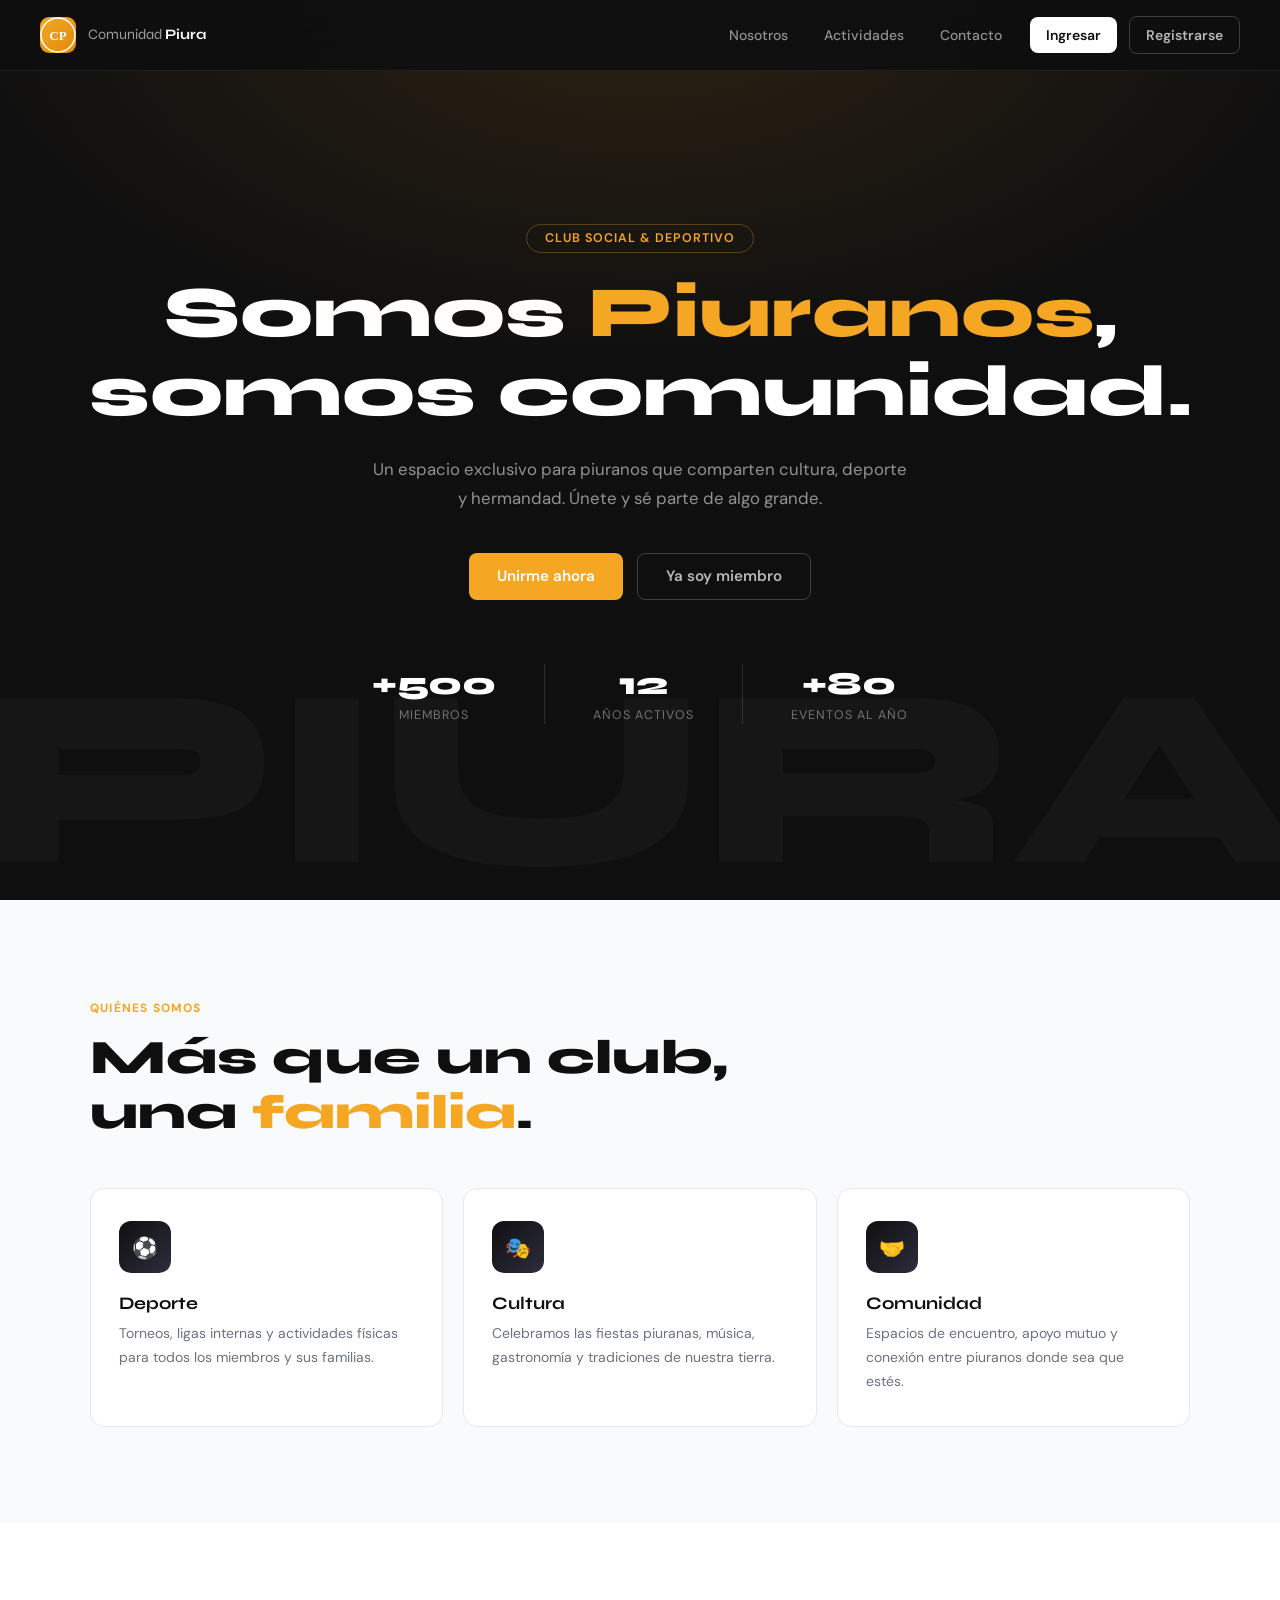
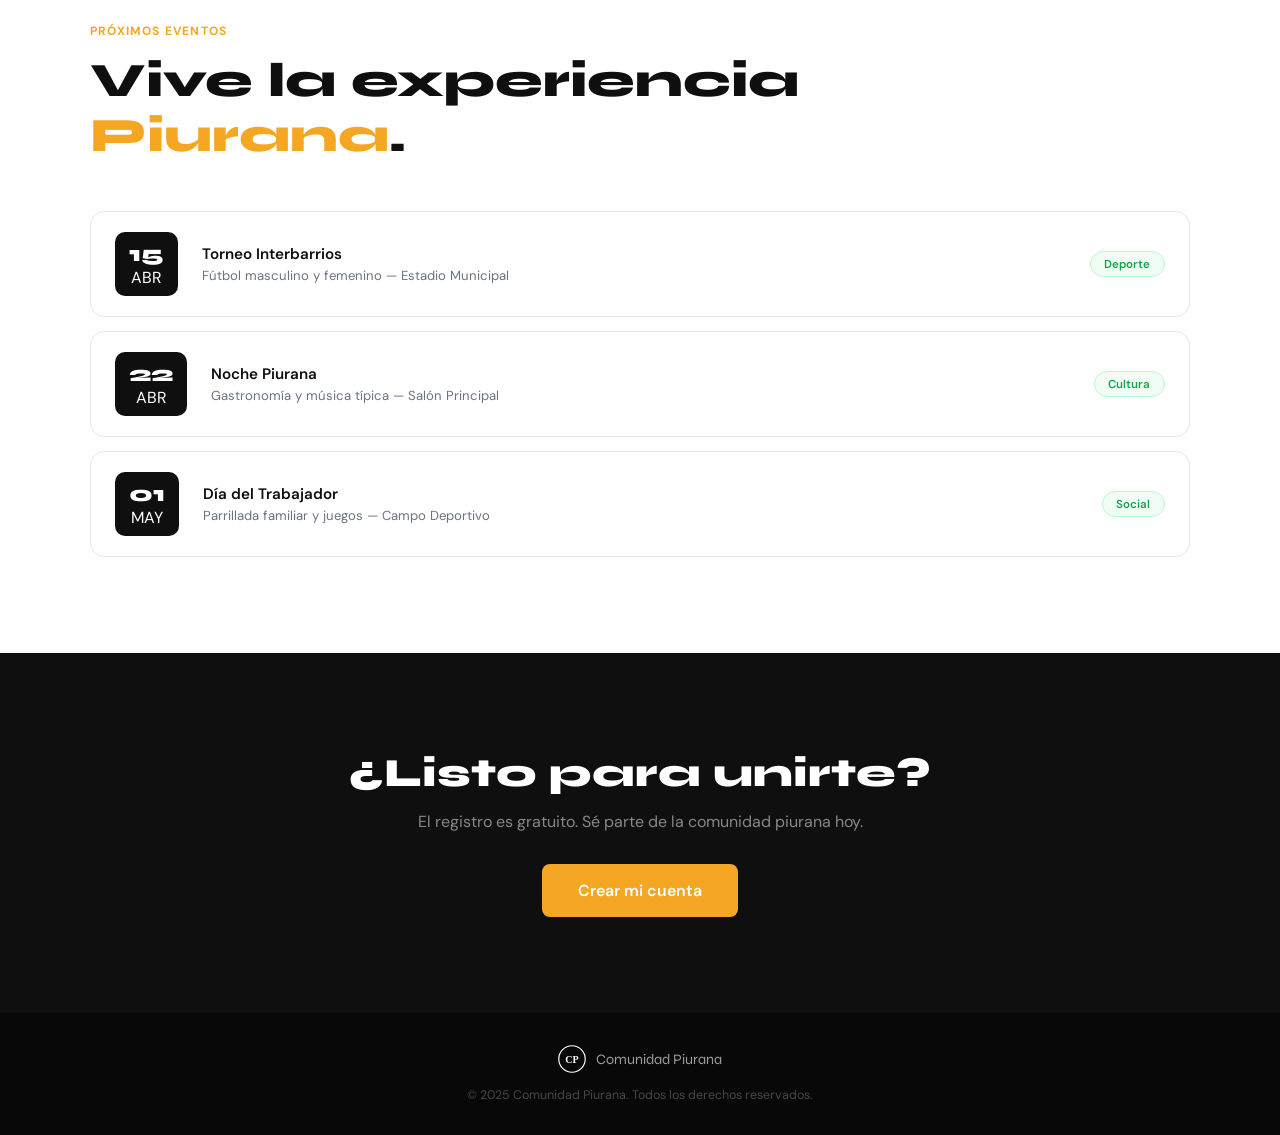
==== index.html @ f275f8af "Add files via upload" ====
<!DOCTYPE html>
<html lang="es">
<head>
  <meta charset="UTF-8" />
  <meta name="viewport" content="width=device-width, initial-scale=1.0"/>
  <title>Comunidad Piura</title>
  <link rel="stylesheet" href="css/index.css" />
  <link href="https://fonts.googleapis.com/css2?family=Syne:wght@400;500;600;700;800&family=DM+Sans:wght@300;400;500;600&display=swap" rel="stylesheet"/>
</head>
<body>

  <!-- ====== NAVBAR ====== -->
  <nav class="navbar">
    <div class="navbar__logo">
      <div class="logo-icon">
        <svg width="36" height="36" viewBox="0 0 36 36" fill="none">
          <circle cx="18" cy="18" r="17" stroke="white" stroke-width="1.5"/>
          <text x="18" y="23" text-anchor="middle" fill="white" font-size="13" font-family="Playfair Display" font-weight="700">CP</text>
        </svg>
      </div>
      <span class="logo-text">Comunidad <strong>Piura</strong></span>
    </div>
    <div class="navbar__links">
      <a href="#nosotros">Nosotros</a>
      <a href="#actividades">Actividades</a>
      <a href="#contacto">Contacto</a>
      <a href="login/login.html" class="btn-nav">Ingresar</a>
      <a href="registro/registro.html" class="btn-nav btn-nav--outline">Registrarse</a>
    </div>
    <button class="navbar__hamburger" id="hamburger">
      <span></span><span></span><span></span>
    </button>
  </nav>

  <!-- ====== HERO ====== -->
  <section class="hero">
    <div class="hero__bg-text">PIURA</div>
    <div class="hero__content">
      <p class="hero__eyebrow">Club Social & Deportivo</p>
      <h1 class="hero__title">Somos <span>Piuranos</span>,<br/>somos comunidad.</h1>
      <p class="hero__subtitle">Un espacio exclusivo para piuranos que comparten cultura, deporte y hermandad. Únete y sé parte de algo grande.</p>
      <div class="hero__buttons">
        <a href="registro/registro.html" class="btn btn--primary">Unirme ahora</a>
        <a href="login/login.html" class="btn btn--ghost">Ya soy miembro</a>
      </div>
    </div>
    <div class="hero__stats">
      <div class="stat"><span class="stat__num">+500</span><span class="stat__label">Miembros</span></div>
      <div class="stat__divider"></div>
      <div class="stat"><span class="stat__num">12</span><span class="stat__label">Años activos</span></div>
      <div class="stat__divider"></div>
      <div class="stat"><span class="stat__num">+80</span><span class="stat__label">Eventos al año</span></div>
    </div>
  </section>

  <!-- ====== NOSOTROS ====== -->
  <section class="section section--dark" id="nosotros">
    <div class="section__inner">
      <div class="section__label">Quiénes somos</div>
      <h2 class="section__title">Más que un club,<br/>una <em>familia</em>.</h2>
      <div class="cards">
        <div class="card">
          <div class="card__icon">⚽</div>
          <h3>Deporte</h3>
          <p>Torneos, ligas internas y actividades físicas para todos los miembros y sus familias.</p>
        </div>
        <div class="card">
          <div class="card__icon">🎭</div>
          <h3>Cultura</h3>
          <p>Celebramos las fiestas piuranas, música, gastronomía y tradiciones de nuestra tierra.</p>
        </div>
        <div class="card">
          <div class="card__icon">🤝</div>
          <h3>Comunidad</h3>
          <p>Espacios de encuentro, apoyo mutuo y conexión entre piuranos donde sea que estés.</p>
        </div>
      </div>
    </div>
  </section>

  <!-- ====== ACTIVIDADES ====== -->
  <section class="section" id="actividades">
    <div class="section__inner">
      <div class="section__label">Próximos eventos</div>
      <h2 class="section__title">Vive la experiencia<br/><em>Piurana</em>.</h2>
      <div class="events">
        <div class="event">
          <div class="event__date"><span>15</span>ABR</div>
          <div class="event__info">
            <h4>Torneo Interbarrios</h4>
            <p>Fútbol masculino y femenino — Estadio Municipal</p>
          </div>
          <span class="event__tag">Deporte</span>
        </div>
        <div class="event">
          <div class="event__date"><span>22</span>ABR</div>
          <div class="event__info">
            <h4>Noche Piurana</h4>
            <p>Gastronomía y música típica — Salón Principal</p>
          </div>
          <span class="event__tag">Cultura</span>
        </div>
        <div class="event">
          <div class="event__date"><span>01</span>MAY</div>
          <div class="event__info">
            <h4>Día del Trabajador</h4>
            <p>Parrillada familiar y juegos — Campo Deportivo</p>
          </div>
          <span class="event__tag">Social</span>
        </div>
      </div>
    </div>
  </section>

  <!-- ====== CTA ====== -->
  <section class="cta" id="contacto">
    <div class="cta__inner">
      <h2>¿Listo para unirte?</h2>
      <p>El registro es gratuito. Sé parte de la comunidad piurana hoy.</p>
      <a href="registro/registro.html" class="btn btn--primary btn--large">Crear mi cuenta</a>
    </div>
  </section>

  <!-- ====== FOOTER ====== -->
  <footer class="footer">
    <div class="footer__logo">
      <svg width="28" height="28" viewBox="0 0 36 36" fill="none">
        <circle cx="18" cy="18" r="17" stroke="white" stroke-width="1.5"/>
        <text x="18" y="23" text-anchor="middle" fill="white" font-size="13" font-family="Playfair Display" font-weight="700">CP</text>
      </svg>
      <span>Comunidad Piurana</span>
    </div>
    <p class="footer__copy">© 2025 Comunidad Piurana. Todos los derechos reservados.</p>
  </footer>

  <script src="js/index.js"></script>
</body>
</html>
---- css/index.css ----
/* ============================================================
   COMUNIDAD PIURANA — INDEX CSS (Rediseño 2025)
   Fuentes: Syne + DM Sans  |  Estilo: Moderno, Clean, Bold
   ============================================================ */

*, *::before, *::after { box-sizing: border-box; margin: 0; padding: 0; }

:root {
  --black:   #0f0f10;
  --white:   #ffffff;
  --accent:  #f5a623;
  --gray-50: #f9fafb;
  --gray-100:#f3f4f6;
  --gray-500:#6b7280;
  --gray-800:#1f2937;
  --font-display: 'Syne', sans-serif;
  --font-body:    'DM Sans', sans-serif;
  --radius: 14px;
  --radius-sm: 8px;
}

html { scroll-behavior: smooth; }
body { font-family: var(--font-body); color: var(--black); background: #fff; overflow-x: hidden; }

/* ========== NAVBAR ========== */
.navbar {
  position: fixed; top: 0; left: 0; right: 0; z-index: 100;
  display: flex; align-items: center; justify-content: space-between;
  padding: 1rem 2.5rem;
  background: rgba(15,15,16,.92);
  backdrop-filter: blur(16px);
  border-bottom: 1px solid rgba(255,255,255,.07);
  gap: 1rem;
}
.navbar__logo { display: flex; align-items: center; gap: .75rem; text-decoration: none; }
.logo-icon {
  width: 36px; height: 36px; border-radius: 9px;
  background: linear-gradient(135deg, var(--accent), #e08a0e);
  display: flex; align-items: center; justify-content: center;
  font-family: var(--font-display); font-weight: 800; font-size: .8rem; color: #fff;
}
.logo-text { font-family: var(--font-display); font-size: .9rem; color: rgba(255,255,255,.6); font-weight: 400; }
.logo-text strong { color: #fff; font-weight: 700; }
.navbar__links { display: flex; align-items: center; gap: .25rem; }
.navbar__links a {
  padding: .55rem 1rem; border-radius: var(--radius-sm);
  text-decoration: none; font-size: .875rem;
  color: rgba(255,255,255,.55); font-weight: 500;
  transition: color .18s, background .18s;
}
.navbar__links a:hover { color: #fff; background: rgba(255,255,255,.07); }
.btn-nav {
  background: #fff; color: var(--black) !important;
  font-weight: 600 !important; margin-left: .5rem;
}
.btn-nav:hover { background: var(--accent) !important; color: #fff !important; }
.btn-nav--outline {
  background: transparent !important; color: rgba(255,255,255,.7) !important;
  border: 1.5px solid rgba(255,255,255,.2) !important;
}
.btn-nav--outline:hover { border-color: var(--accent) !important; color: var(--accent) !important; background: transparent !important; }
.navbar__hamburger {
  display: none; background: none; border: none; cursor: pointer;
  flex-direction: column; gap: 5px; padding: .25rem;
}
.navbar__hamburger span {
  display: block; width: 22px; height: 2px;
  background: rgba(255,255,255,.7); border-radius: 99px; transition: all .3s;
}

/* ========== HERO ========== */
.hero {
  min-height: 100vh;
  background: var(--black);
  display: flex; flex-direction: column;
  align-items: center; justify-content: center;
  text-align: center; position: relative; overflow: hidden;
  padding: 8rem 2rem 5rem;
}
.hero::before {
  content: '';
  position: absolute; inset: 0;
  background: radial-gradient(ellipse 80% 60% at 50% 0%, rgba(245,166,35,.12) 0%, transparent 70%);
  pointer-events: none;
}
.hero__bg-text {
  position: absolute; bottom: -2rem; left: 50%; transform: translateX(-50%);
  font-family: var(--font-display); font-size: clamp(8rem, 20vw, 18rem);
  font-weight: 800; color: rgba(255,255,255,.03);
  white-space: nowrap; pointer-events: none; user-select: none; letter-spacing: -.02em;
}
.hero__eyebrow {
  display: inline-block; margin-bottom: 1.25rem;
  padding: .35rem 1.1rem;
  border: 1px solid rgba(245,166,35,.3);
  border-radius: 99px;
  font-size: .78rem; font-weight: 600; letter-spacing: .08em;
  text-transform: uppercase; color: var(--accent);
}
.hero__title {
  font-family: var(--font-display);
  font-size: clamp(2.5rem, 6vw, 4.5rem);
  font-weight: 800; color: #fff; line-height: 1.1;
  margin-bottom: 1.5rem;
}
.hero__title span { color: var(--accent); }
.hero__subtitle {
  font-size: 1.05rem; color: rgba(255,255,255,.55);
  max-width: 540px; margin: 0 auto 2.5rem; line-height: 1.7;
}
.hero__buttons { display: flex; gap: .875rem; justify-content: center; flex-wrap: wrap; margin-bottom: 4rem; }
.btn {
  display: inline-flex; align-items: center; gap: .5rem;
  padding: .8rem 1.75rem; border-radius: var(--radius-sm);
  font-family: var(--font-body); font-size: .95rem; font-weight: 600;
  text-decoration: none; transition: all .2s;
}
.btn--primary { background: var(--accent); color: #fff; }
.btn--primary:hover { background: #e08a0e; transform: translateY(-2px); box-shadow: 0 8px 25px rgba(245,166,35,.35); }
.btn--ghost {
  background: transparent; color: rgba(255,255,255,.7);
  border: 1.5px solid rgba(255,255,255,.2);
}
.btn--ghost:hover { border-color: rgba(255,255,255,.5); color: #fff; }
.btn--large { padding: 1rem 2.25rem; font-size: 1rem; }

.hero__stats {
  display: flex; gap: 3rem; justify-content: center;
  flex-wrap: wrap; position: relative; z-index: 1;
}
.stat { text-align: center; }
.stat__num { font-family: var(--font-display); font-size: 2rem; font-weight: 800; color: #fff; display: block; }
.stat__label { font-size: .78rem; color: rgba(255,255,255,.4); text-transform: uppercase; letter-spacing: .08em; margin-top: .2rem; }
.stat__divider { width: 1px; background: rgba(255,255,255,.12); }

/* ========== SECCIONES ========== */
.section { padding: 6rem 2rem; }
.section--dark { background: #f9fafb; }
.section__inner { max-width: 1100px; margin: 0 auto; }
.section__label {
  display: inline-block; margin-bottom: .875rem;
  font-size: .75rem; font-weight: 700; letter-spacing: .1em;
  text-transform: uppercase; color: var(--accent);
}
.section__title {
  font-family: var(--font-display); font-size: clamp(2rem, 4vw, 3rem);
  font-weight: 800; line-height: 1.15; color: var(--black); margin-bottom: 3rem;
}
.section__title em { color: var(--accent); font-style: normal; }

/* ========== CARDS ========== */
.cards { display: grid; grid-template-columns: repeat(3,1fr); gap: 1.25rem; }
.card {
  background: #fff; border: 1px solid #e5e7eb;
  border-radius: var(--radius); padding: 2rem 1.75rem;
  transition: transform .2s, box-shadow .2s;
}
.card:hover { transform: translateY(-4px); box-shadow: 0 12px 35px rgba(0,0,0,.08); }
.card__icon {
  width: 52px; height: 52px; border-radius: 12px;
  background: linear-gradient(135deg, var(--black), #2d2d3d);
  display: flex; align-items: center; justify-content: center;
  font-size: 1.3rem; margin-bottom: 1.25rem;
}
.card h3 { font-family: var(--font-display); font-size: 1.1rem; font-weight: 700; margin-bottom: .5rem; }
.card p  { font-size: .875rem; color: var(--gray-500); line-height: 1.7; }

/* ========== EVENTOS ========== */
.events { display: flex; flex-direction: column; gap: .875rem; }
.event {
  display: flex; align-items: center; gap: 1.5rem;
  background: #fff; border: 1px solid #e5e7eb; border-radius: var(--radius);
  padding: 1.25rem 1.5rem; transition: transform .2s, box-shadow .2s;
}
.event:hover { transform: translateX(4px); box-shadow: 0 4px 20px rgba(0,0,0,.07); }
.event__date {
  text-align: center; flex-shrink: 0;
  background: var(--black); color: #fff;
  border-radius: 10px; padding: .5rem .875rem; min-width: 54px;
}
.event__date span { font-family: var(--font-display); font-size: 1.4rem; font-weight: 800; display: block; }
.event__date small { font-size: .65rem; text-transform: uppercase; opacity: .6; }
.event__info h4 { font-size: .95rem; font-weight: 600; }
.event__info p  { font-size: .82rem; color: var(--gray-500); margin-top: .2rem; }
.event__tag {
  margin-left: auto; flex-shrink: 0;
  padding: .3rem .85rem; border-radius: 99px;
  font-size: .72rem; font-weight: 600;
  background: #f0fdf4; color: #16a34a; border: 1px solid #bbf7d0;
}

/* ========== CTA ========== */
.cta { background: var(--black); padding: 6rem 2rem; text-align: center; }
.cta__inner { max-width: 600px; margin: 0 auto; }
.cta h2 {
  font-family: var(--font-display); font-size: 2.5rem; font-weight: 800;
  color: #fff; margin-bottom: .875rem;
}
.cta p { color: rgba(255,255,255,.5); font-size: 1rem; margin-bottom: 2rem; }

/* ========== FOOTER ========== */
.footer {
  background: #080809; padding: 2rem;
  display: flex; flex-direction: column; align-items: center; gap: .875rem;
}
.footer__logo {
  display: flex; align-items: center; gap: .625rem;
  font-family: var(--font-display); font-size: .9rem; color: rgba(255,255,255,.6);
}
.footer__copy { font-size: .78rem; color: rgba(255,255,255,.25); }

/* ========== RESPONSIVE ========== */
@media (max-width: 900px) {
  .cards { grid-template-columns: 1fr; }
  .navbar__links { display: none; }
  .navbar__hamburger { display: flex; }
}
@media (max-width: 600px) {
  .hero { padding: 7rem 1.25rem 4rem; }
  .hero__stats { gap: 1.75rem; }
  .stat__divider { display: none; }
  .event { flex-wrap: wrap; }
  .event__tag { margin-left: 0; }
  .navbar { padding: .875rem 1.25rem; }
}
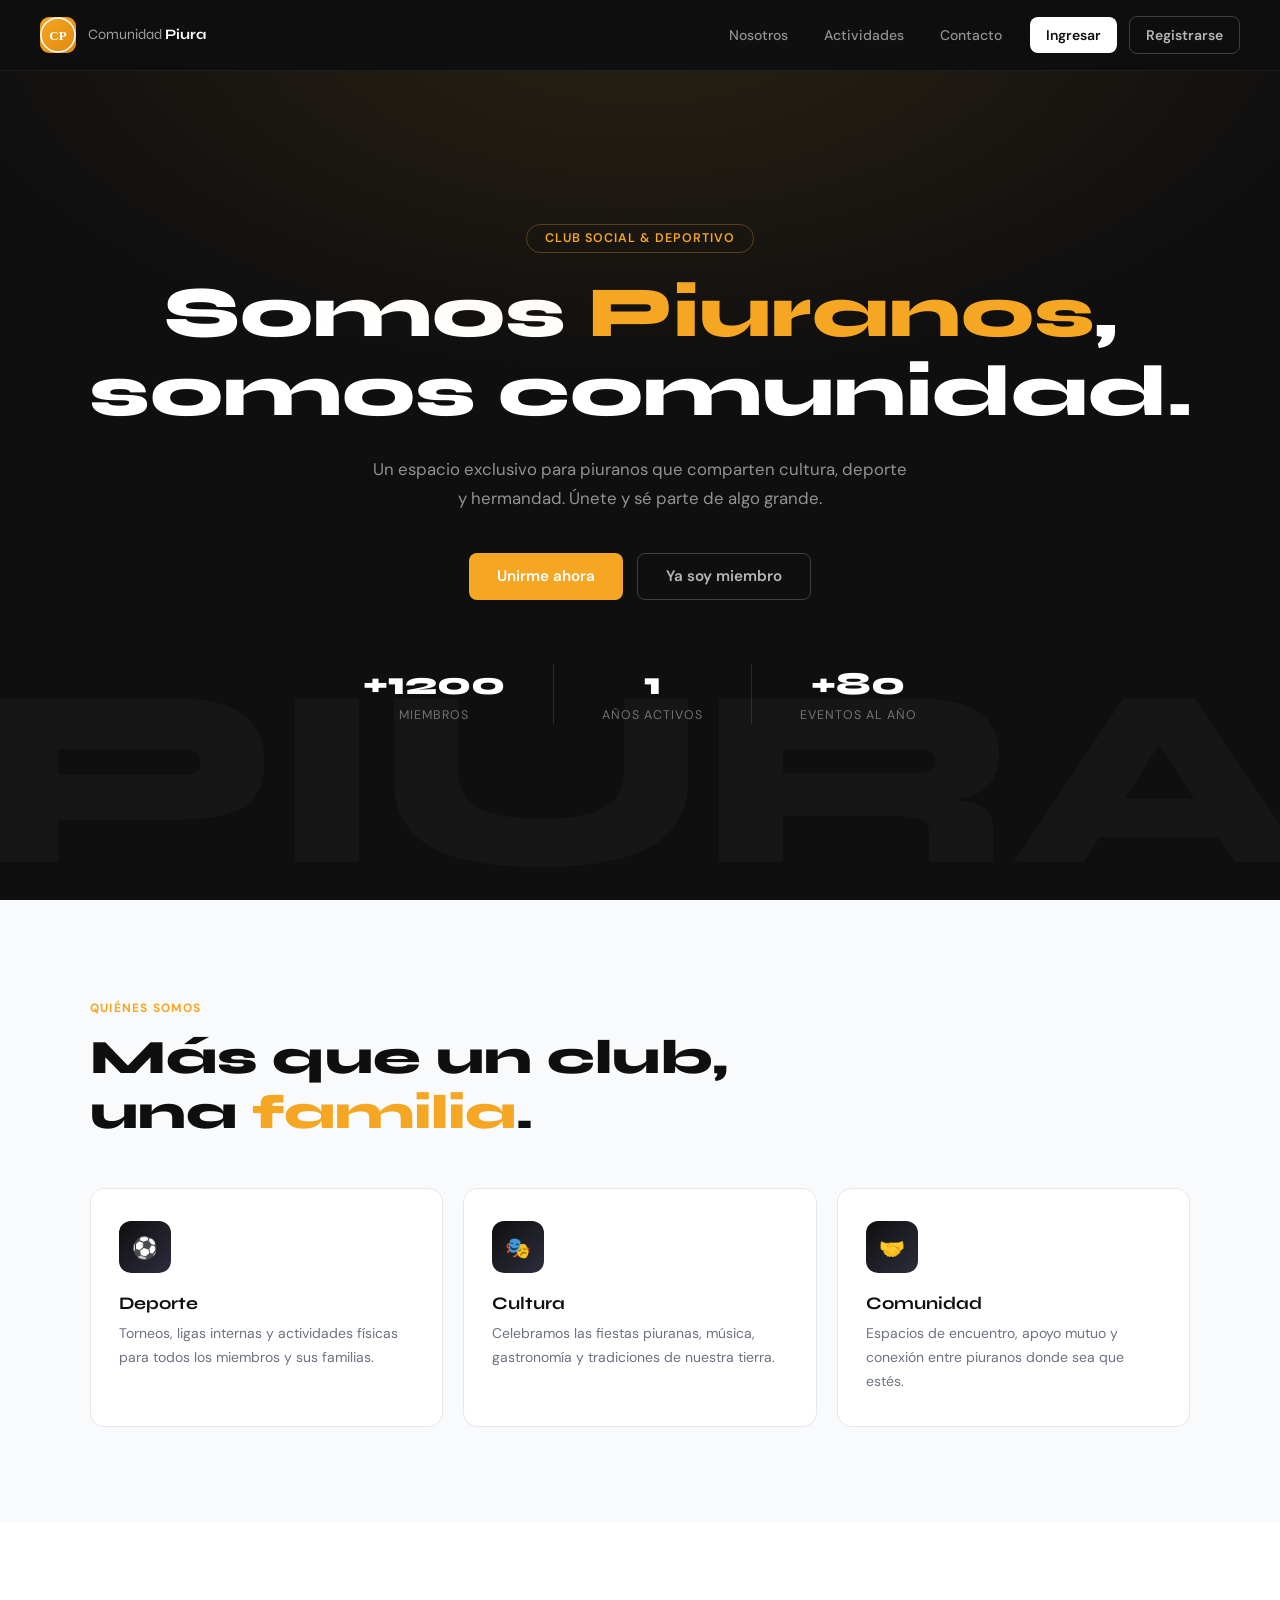
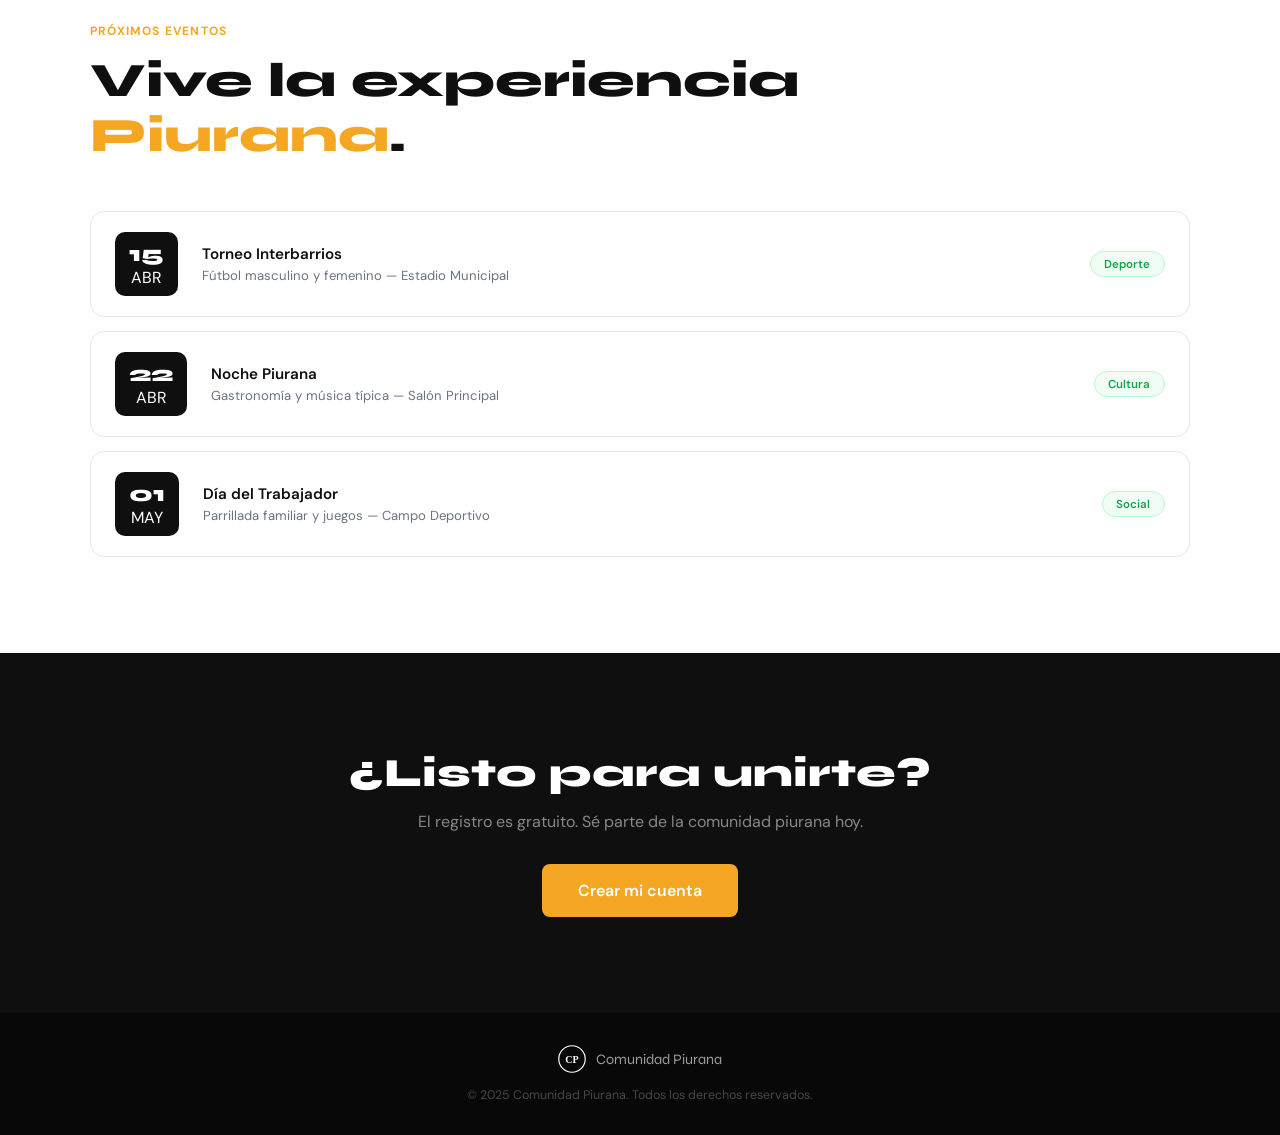
==== commit d9d538d8: "Update index.html" ====
--- a/index.html
+++ b/index.html
@@ -45,9 +45,9 @@
       </div>
     </div>
     <div class="hero__stats">
-      <div class="stat"><span class="stat__num">+500</span><span class="stat__label">Miembros</span></div>
+      <div class="stat"><span class="stat__num">+1200</span><span class="stat__label">Miembros</span></div>
       <div class="stat__divider"></div>
-      <div class="stat"><span class="stat__num">12</span><span class="stat__label">Años activos</span></div>
+      <div class="stat"><span class="stat__num">1</span><span class="stat__label">Años activos</span></div>
       <div class="stat__divider"></div>
       <div class="stat"><span class="stat__num">+80</span><span class="stat__label">Eventos al año</span></div>
     </div>
